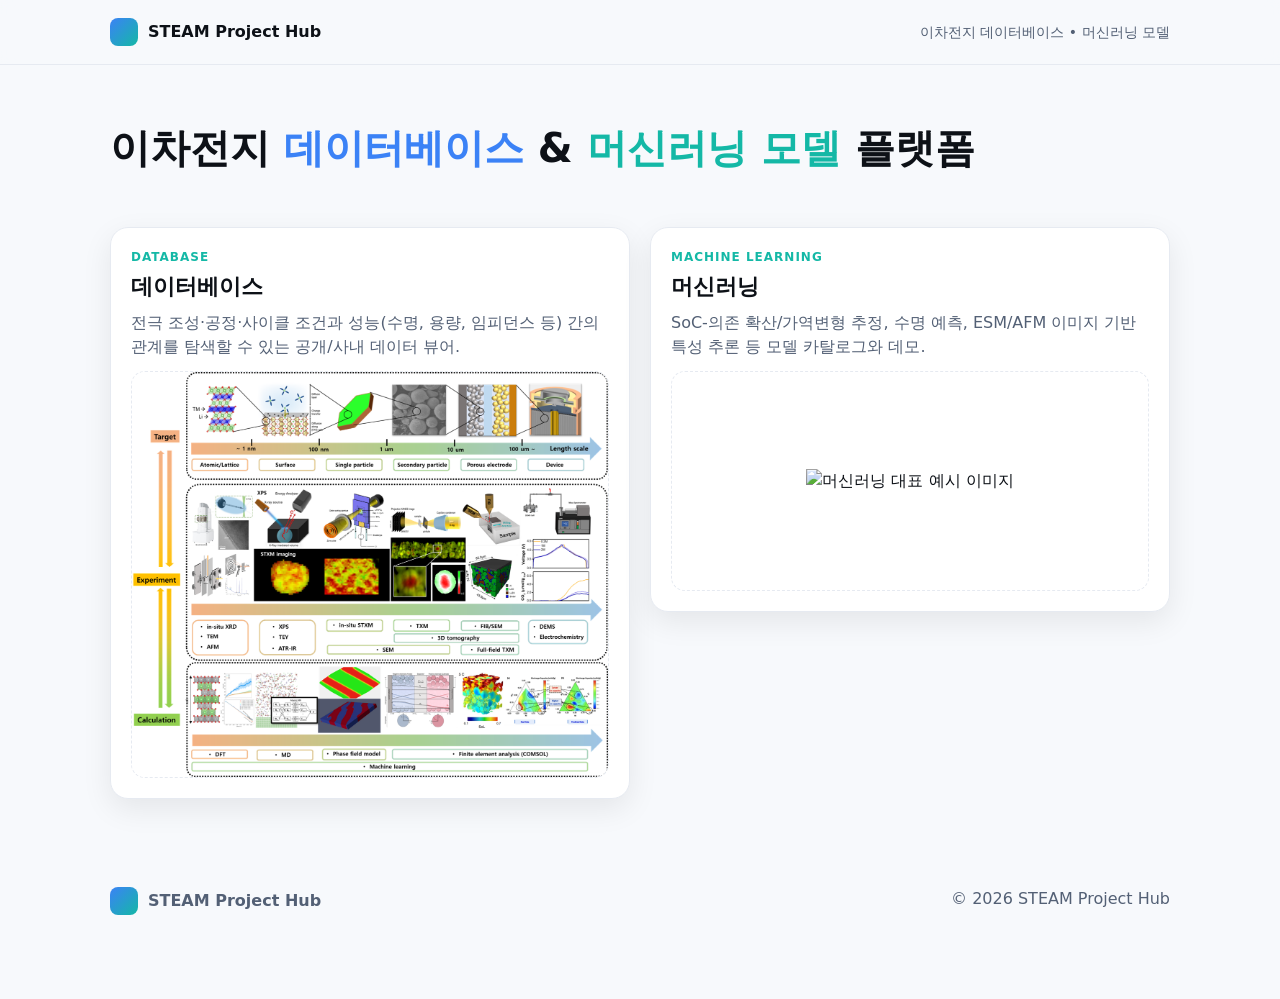
==== docs/index.html @ 3d4f365e "images" ====
<!doctype html>
<html lang="ko">
<head>
  <meta charset="utf-8" />
  <meta name="viewport" content="width=device-width, initial-scale=1" />
  <title>STEAM Project Hub — 이차전지 DB & ML</title>
  <meta name="description" content="이차전지 관련 데이터베이스와 머신러닝 모델을 한 곳에서 보고 체험하는 플랫폼의 오프라인 프로토타입" />
  <style>
  :root{
    /* Light palette (항상 라이트 고정) */
    --bg:#f7f9fc; --fg:#0d1117; --muted:#536075; --card:#ffffff; --border:#e6eaf1;
    --accent:#3b82f6; --accent2:#14b8a6; --shadow:0 10px 30px rgba(0,0,0,.08); --r:18px;

    --expanded-h:78svh; --snap-top:0px;

    /* motion knobs */
    --pop-dur:3s; --overlay-dur:.7s; --pop-ease:cubic-bezier(.16,1,.3,1);
    --pop-scale:1.06; --pop-translate:-14px; --modal-dur:.55s;

    --ml-bg-size:clamp(420px,60vmin,1000px);
    --ml-bg-zoom-closed:1; --ml-bg-zoom-open:1.02;

  /* 핵심: 브라우저 자동 다크 방지(폼/스크롤바 포함) */
    color-scheme: light;
  }

    <!-- @media (prefers-color-scheme: light){
      :root{ --bg:#f7f9fc; --fg:#0d1117; --muted:#536075; --card:#ffffff; --border:#e6eaf1; --accent:#3b82f6; --accent2:#14b8a6;
       }
    } -->
    *{box-sizing:border-box}
    html,body{height:100%}
    body{margin:0; background:var(--bg); color:var(--fg); font:16px/1.5 system-ui,-apple-system,Segoe UI,Roboto,"Noto Sans KR",Arial}
    a{color:inherit; text-decoration:none}
    .container{width:min(100%,1100px); margin:0 auto; padding:24px 20px}
    header{position:sticky; top:0; z-index:10; backdrop-filter:saturate(120%) blur(8px); background:color-mix(in srgb,var(--bg),transparent 20%); border-bottom:1px solid var(--border)}
    .nav{display:flex; align-items:center; justify-content:space-between; height:64px}
    .brand{display:flex; align-items:center; gap:10px; font-weight:800}
    .mark{width:28px; height:28px; border-radius:8px; background:linear-gradient(135deg,var(--accent),var(--accent2))}

    .hero{padding:28px 0}
    .hero h1{margin:8px 0 6px; font-size:clamp(24px,4.5vw,40px); line-height:1.15}
    .hero p{margin:0; color:var(--muted)}

    .grid2{position:relative; display:grid; gap:20px; grid-template-columns:1fr; margin-top:22px; align-items:start}
    @media (min-width:900px){ .grid2{grid-template-columns:1fr 1fr} }

    .block{position:relative; background:var(--card); border:1px solid var(--border); border-radius:var(--r); padding:20px; box-shadow:var(--shadow);
      transform-origin: center top;
      transition:
        transform var(--pop-dur) var(--pop-ease),
        opacity var(--pop-dur) ease,
        filter var(--pop-dur) ease,
        height var(--pop-dur) var(--pop-ease),
        box-shadow var(--pop-dur) var(--pop-ease);
      will-change:transform,filter,opacity,height; outline:none}
    .block:hover,.block:focus-visible{transform:translateY(calc(var(--pop-translate) * .6)) scale(calc((var(--pop-scale) - 1) * .6 + 1)); box-shadow:0 18px 48px rgba(0,0,0,.5); filter:brightness(1.02)}
    .block:active{transform:translateY(calc(var(--pop-translate) * .3)) scale(calc((var(--pop-scale) - 1) * .3 + 1))}
    @media (prefers-reduced-motion: reduce){ .block{transition:none} }

    .grid2:not(.jsmode)::before{content:""; position:absolute; inset:-8px; border-radius:24px; background:rgba(0,0,0,.0); transition:background var(--overlay-dur) ease; pointer-events:none;}
    .grid2:not(.jsmode):has(.block:hover)::before,
    .grid2:not(.jsmode):has(.block:focus-within)::before{ background:rgba(0,0,0,.45); }
    .grid2:not(.jsmode):has(.block:hover) .block,
    .grid2:not(.jsmode):has(.block:focus-within) .block{ opacity:.0; filter:blur(2px); transform:scale(.975); pointer-events:none }
    .grid2:not(.jsmode):has(#block-db:hover) #block-db,
    .grid2:not(.jsmode):has(#block-db:focus-within) #block-db,
    .grid2:not(.jsmode):has(#block-ml:hover) #block-ml,
    .grid2:not(.jsmode):has(#block-ml:focus-within) #block-ml{
      opacity:1; filter:none; pointer-events:auto; z-index:2; grid-column:1 / -1;
      transform:translateY(var(--pop-translate)) scale(var(--pop-scale));
      height: var(--expanded-h);
      box-shadow:0 32px 80px rgba(0,0,0,.55);
    }

    .grid2.jsmode{position:relative}
    .grid2.jsmode::before{content:""; position:absolute; inset:-8px; border-radius:24px; background:rgba(0,0,0,0); transition:background var(--overlay-dur) ease; pointer-events:none}
    .grid2.jsmode.expanded::before{ background:rgba(0,0,0,.45); }
    .grid2.jsmode .block.is-dim{ opacity:0; filter:blur(2px); transform:scale(.975); pointer-events:none; transition:
      transform var(--pop-dur) var(--pop-ease), opacity var(--pop-dur) ease, filter var(--pop-dur) ease }
    .grid2.jsmode .block.is-zoom{ position:absolute; left:0; right:0; width:100%; top:var(--snap-top); height:var(--expanded-h);
      transform:translateY(var(--pop-translate)) scale(var(--pop-scale)); z-index:3; box-shadow:0 32px 80px rgba(0,0,0,.55); transition:
      transform var(--pop-dur) var(--pop-ease), height var(--pop-dur) var(--pop-ease), box-shadow var(--pop-dur) var(--pop-ease) }

    .kicker{font-size:12px; letter-spacing:1px; text-transform:uppercase; color:var(--accent2); font-weight:800}
    .title{display:flex; align-items:center; justify-content:space-between; gap:10px}
    .title h2{margin:4px 0 8px; font-size:22px}
    .desc{margin:0 0 12px; color:var(--muted)}

    figure{margin:0; border:1px dashed var(--border); border-radius:14px; overflow:hidden; display:grid; place-items:center; background:color-mix(in srgb,var(--card),transparent 40%); min-height:220px}
    figure img{max-width:100%; height:auto; display:block}
    .placeholder{font-size:13px; color:var(--muted); padding:30px 10px; text-align:center}

    .uploader{display:inline-flex; align-items:center; gap:10px; margin-top:12px}
    .uploader input{display:none}
    .btn{display:inline-flex; align-items:center; gap:8px; padding:10px 14px; border-radius:12px; border:1px solid var(--border); cursor:pointer}
    .btn.prim{background:linear-gradient(180deg,var(--accent),#6b86ff); color:#fff; border-color:transparent}
    .hint{font-size:12px; color:var(--muted)}

    footer{padding:40px 0 60px; color:var(--muted)}

    /* ===== ML Overlay (in-page) ===== */
    .ml-overlay{position:fixed; inset:0; display:grid; place-items:center;
      background:rgba(0,0,0,0); backdrop-filter:blur(0px) saturate(110%);
      opacity:0; pointer-events:none;
      transition:opacity var(--overlay-dur) ease, background var(--overlay-dur) ease, backdrop-filter var(--overlay-dur) ease}
    .ml-overlay.open{background:rgba(0,0,0,.45); backdrop-filter:blur(6px) saturate(110%); opacity:1; pointer-events:auto; z-index:999}

    .ml-bg{
      position:absolute; inset:0;
      background-position:center; background-repeat:no-repeat;
      background-size: var(--ml-bg-size);
      opacity:0; transform: scale(var(--ml-bg-zoom-closed));
      filter: blur(0px) brightness(.9) saturate(110%);
      transition: opacity var(--overlay-dur) ease, transform var(--overlay-dur) ease, filter var(--overlay-dur) ease;
    }
    .ml-overlay.open .ml-bg{ opacity:1; transform: scale(var(--ml-bg-zoom-open)); filter: blur(14px) brightness(.75) saturate(110%)}

    .ml-panel{width:min(98vw, 700px); max-height:88vh; background:var(--card); border:1px solid var(--border);
      border-radius:20px; box-shadow:0 30px 90px rgba(0,0,0,.6);
      transform:translateY(18px) scale(.98); opacity:.98;
      transition:transform var(--modal-dur) var(--pop-ease), opacity var(--modal-dur) var(--pop-ease);
      overflow:hidden}
    .ml-overlay.open .ml-panel{transform:translateY(0) scale(1); opacity:1}
    .ml-panel header{display:flex; justify-content:space-between; align-items:center; padding:16px 18px; border-bottom:1px solid var(--border)}
    .ml-panel header h2{margin:0; font-size:20px}
    .ml-close{border:1px solid var(--border); background:transparent; color:var(--fg); border-radius:10px; padding:6px 10px; cursor:pointer}

    .ml-list{display:grid; gap:12px; padding:16px; grid-template-columns:1fr}
    .ml-item{display:flex; text-align:left; border:1px solid var(--border); border-radius:12px; padding:14px 12px; cursor:pointer;
      background:color-mix(in srgb,var(--card),transparent 8%);
      transition:transform var(--pop-dur) var(--pop-ease), box-shadow var(--pop-dur) var(--pop-ease);
      white-space:nowrap; overflow:hidden; text-overflow:ellipsis}
    .ml-item:hover,.ml-item:focus-visible{transform:translateY(-4px) scale(1.02); box-shadow:0 16px 42px rgba(0,0,0,.5)}
    .ml-item.active{outline:2px solid color-mix(in srgb,var(--accent),transparent 30%)}
    #block-db .uploader,
    #block-ml .uploader { display: none !important; }
  </style>
</head>
<body>
  <header>
    <div class="container nav">
      <div class="brand"><span class="mark" aria-hidden="true"></span> STEAM Project Hub</div>
      <nav aria-label="보조">
        <span style="color:var(--muted); font-size:14px">이차전지 데이터베이스 • 머신러닝 모델</span>
      </nav>
    </div>
  </header>

  <main class="container">
    <section class="hero" aria-label="인트로">
      <h1>이차전지 <span style="color:var(--accent)">데이터베이스</span> & <span style="color:var(--accent2)">머신러닝 모델</span> 플랫폼</h1>
    </section>

    <section class="grid2" aria-label="메인 블록">
      <!-- 왼쪽: 데이터베이스 블록 -->
      <div class="block" id="block-db" role="link" tabindex="0" aria-labelledby="db-title" aria-describedby="db-desc" data-target="database.html">
        <div class="title">
          <div>
            <div class="kicker">DATABASE</div>
            <h2 id="db-title">데이터베이스</h2>
          </div>
        </div>
        <p id="db-desc" class="desc">전극 조성·공정·사이클 조건과 성능(수명, 용량, 임피던스 등) 간의 관계를 탐색할 수 있는 공개/사내 데이터 뷰어.</p>
        <figure>
          <img id="dbPreview" alt="데이터베이스 대표 예시 이미지" src="assets/db_thumb_w.png"/>
          <div class="placeholder" id="dbPH" hidden>이미지를 선택하면 여기로 미리보기가 표시됩니다.</div>
        </figure>
        <div class="uploader" aria-label="데이터베이스 대표 이미지 업로드">
          <label class="btn" for="dbFile">이미지 선택</label>
          <input id="dbFile" type="file" accept="image/*" />
          <span class="hint">(PNG/JPG/SVG 가능)</span>
        </div>
      </div>

      <!-- 오른쪽: 머신러닝 블록 (오버레이 오픈) -->
      <div class="block" id="block-ml" role="link" tabindex="0" aria-labelledby="ml-title" aria-describedby="ml-desc">
        <div class="title">
          <div>
            <div class="kicker">MACHINE LEARNING</div>
            <h2 id="ml-title">머신러닝</h2>
          </div>
        </div>
        <p id="ml-desc" class="desc">SoC-의존 확산/가역변형 추정, 수명 예측, ESM/AFM 이미지 기반 특성 추론 등 모델 카탈로그와 데모.</p>
        <figure>
          <img id="mlPreview" alt="머신러닝 대표 예시 이미지" src="assets/model_thumbnail.png" />
          <div class="placeholder" id="mlPH" hidden>이미지를 선택하면 여기로 미리보기가 표시됩니다.</div>
        </figure>
        <div class="uploader" aria-label="머신러닝 대표 이미지 업로드">
          <label class="btn" for="mlFile">이미지 선택</label>
          <input id="mlFile" type="file" accept="image/*" />
          <span class="hint">(PNG/JPG/SVG 가능)</span>
        </div>
      </div>
    </section>
  </main>

  <footer>
    <div class="container" style="display:flex; justify-content:space-between; gap:12px; flex-wrap:wrap">
      <div class="brand"><span class="mark" aria-hidden="true"></span> <strong>STEAM Project Hub</strong></div>
      <div>© <span id="y"></span> STEAM Project Hub</div>
    </div>
  </footer>

  <!-- ML Overlay (in-page) -->
  <div class="ml-overlay" id="mlOverlay" role="dialog" aria-modal="true" aria-labelledby="mlMenuTitle" hidden>
    <div class="ml-bg" id="mlBg" aria-hidden="true"></div>
    <div class="ml-panel">
      <header>
        <h2 id="mlMenuTitle">머신러닝 모델</h2>
        <button class="ml-close" id="mlClose" aria-label="닫기">닫기</button>
      </header>
      <div class="ml-list">
        <button class="ml-item" data-id="bo">Bayesian optimization 기반 목표 용량 배터리 설계 지침 제안 모델</button>
        <button class="ml-item" data-id="temp-life">온도 변수 사이클 수명 시험 모델</button>
        <button class="ml-item" data-id="curr-life">전류 변수 사이클 수명 시험 모델</button>
        <button class="ml-item" data-id="soc-cycle">충전도 기반 사이클 수명 시험 모델</button>
        <button class="ml-item" data-id="shelf">충전도 기반 보관 수명 특성 모델</button>
        <button class="ml-item" data-id="sem-img">SEM 이미지 기반 양극재 열화 상태 예측 및 정량화 모델</button>
        <button class="ml-item" data-id="tem-img">TEM 이미지 기반 양극 열화 상태 예측 모델</button>
        <button class="ml-item" data-id="eis-predict">EIS 평가 기반 배터리 성능 변화 조기예측 모델</button>
        <button class="ml-item" data-id="llmmd-video">LLM 기반 MD 시뮬레이션을 통한 전해질 물성 자동 예측 모델 (영상)</button>
      </div>
    </div>
  </div>

  <!-- ===== 공통 헬퍼: IndexedDB + 압축 저장 ===== -->
  <script>
  (()=>{
    const DB_NAME='steam-previews', STORE='images';
    const CFG={MAX_W:1280, MAX_H:720, QUALITY:0.74};
    function openDB(){return new Promise((res,rej)=>{const r=indexedDB.open(DB_NAME,1);r.onupgradeneeded=()=>r.result.createObjectStore(STORE,{keyPath:'key'});r.onsuccess=()=>res(r.result);r.onerror=()=>rej(r.error)})}
    function tx(db,mode='readonly'){return db.transaction(STORE,mode).objectStore(STORE)}
    async function putImage(key,blob){const db=await openDB();await new Promise((res,rej)=>{const r=tx(db,'readwrite').put({key,blob,mime:blob.type,t:Date.now()});r.onsuccess=()=>res();r.onerror=()=>rej(r.error)})}
    async function getImage(key){const db=await openDB();return await new Promise((res,rej)=>{const r=tx(db).get(key);r.onsuccess=()=>res(r.result||null);r.onerror=()=>rej(r.error)})}
    async function delImage(key){const db=await openDB();await new Promise((res,rej)=>{const r=tx(db,'readwrite').delete(key);r.onsuccess=()=>res();r.onerror=()=>rej(r.error)})}
    function imgFromBlob(blob){const url=URL.createObjectURL(blob);const img=new Image();img.decoding='async';return new Promise((res,rej)=>{img.onload=()=>res({img,url});img.onerror=rej;img.src=url})}
    async function compress(file,{maxW=CFG.MAX_W,maxH=CFG.MAX_H,quality=CFG.QUALITY}={}){try{if(file.type.includes('svg'))return file;if(file.size<=250_000)return file;const {img,url}=await imgFromBlob(file);const w=img.naturalWidth,h=img.naturalHeight;const scale=Math.min(maxW/w,maxH/h,1);const tw=Math.max(1,Math.round(w*scale));const th=Math.max(1,Math.round(h*scale));const c=document.createElement('canvas');c.width=tw;c.height=th;const ctx=c.getContext('2d');ctx.drawImage(img,0,0,tw,th);URL.revokeObjectURL(url);const mime='image/jpeg';const blob=await new Promise(res=>c.toBlob(res,mime,quality));return blob||file}catch(e){console.warn('compress failed',e);return file}}
    async function loadPreview(key){const rec=await getImage(key);return rec?{url:URL.createObjectURL(rec.blob),mime:rec.mime}:null}
    async function persistPreview({inputId,imgId,key,placeholderId}){const input=document.getElementById(inputId);const img=document.getElementById(imgId);const ph=placeholderId?document.getElementById(placeholderId):null;try{const got=await loadPreview(key);if(got){img.src=got.url;img.alt=img.alt||'saved preview';if(ph) ph.hidden=true}}catch(e){console.warn('loadPreview',e)}input?.addEventListener('change',async()=>{const file=input.files&&input.files[0];if(!file)return;try{const small=await compress(file);await putImage(key,small);const old=img.src;img.src=URL.createObjectURL(small);if(old?.startsWith('blob:')) URL.revokeObjectURL(old);img.alt=file.name;if(ph) ph.hidden=true}catch(err){console.error(err);alert('이미지 저장 중 오류가 발생했어요. 크기를 더 줄여 다시 시도해 주세요.')}})}
    async function getSavedPreviewURL(key){const rec=await getImage(key);return rec?URL.createObjectURL(rec.blob):null}
    window.persistPreview=persistPreview; window.getSavedPreviewURL=getSavedPreviewURL; window.deleteSavedPreview=delImage;
  })();
  </script>

  <!-- ===== 페이지 스크립트 ===== -->
  <script>
    // 전역 플래그: ML 오버레이 열림 여부
    window.__overlayOpen = false;

    // Footer year
    document.getElementById('y').textContent = new Date().getFullYear();

    // 업로더 → IndexedDB 영구 저장/복원
    persistPreview({ inputId:'dbFile', imgId:'dbPreview', key:'home:dbPreview', placeholderId:'dbPH' });
    persistPreview({ inputId:'mlFile', imgId:'mlPreview', key:'home:mlPreview', placeholderId:'mlPH' });

    // 블록 클릭/키보드 접근성 처리 (업로더 클릭은 네비게이션 막기)
    function makeNavigable(block){
      if(block.id === 'block-ml'){
        block.addEventListener('click', (e)=>{
          if(e.target.closest('.uploader')) return;
          openMLOutline();
        });
        block.addEventListener('keydown', (e)=>{
          if(e.target.closest('.uploader')) return;
          if(e.key === 'Enter' || e.key === ' '){ e.preventDefault(); openMLOutline(); }
        });
        return;
      }
      const target = block.dataset.target;
      block.addEventListener('click', (e)=>{
        if(e.target.closest('.uploader')) return;
        if(target) window.location.href = target;
      });
      block.addEventListener('keydown', (e)=>{
        if(e.target.closest('.uploader')) return;
        if(e.key === 'Enter' || e.key === ' ') {
          e.preventDefault();
          if(target) window.location.href = target;
        }
      });
    }
    makeNavigable(document.getElementById('block-db'));
    makeNavigable(document.getElementById('block-ml'));

    // ====== JS 모드: 절대 배치 확장 + 화면 비율 자동 맞춤 ======
    (function(){
      const grid = document.querySelector('.grid2');
      const db = document.getElementById('block-db');
      const ml = document.getElementById('block-ml');
      const blocks = [db, ml];

      grid.classList.add('jsmode');

      function fitVars(el){
        const gridRect = grid.getBoundingClientRect();
        const rect = el.getBoundingClientRect();
        const gap = 16;
        const topRel = Math.max(0, Math.round(rect.top - gridRect.top));
        const avail = Math.max(360, Math.round(window.innerHeight - rect.top - gap));
        grid.style.setProperty('--snap-top', topRel + 'px');
        grid.style.setProperty('--expanded-h', avail + 'px');
      }
      function expand(el){
        fitVars(el);
        grid.classList.add('expanded');
        blocks.forEach(b=>{
          b.classList.toggle('is-zoom', b===el);
          b.classList.toggle('is-dim', b!==el);
        });
      }
      function collapse(){
        if(window.__overlayOpen) return;
        grid.classList.remove('expanded');
        blocks.forEach(b=> b.classList.remove('is-zoom','is-dim'));
      }

      blocks.forEach(b=>{
        b.addEventListener('mouseenter', ()=>expand(b));
        b.addEventListener('focusin', ()=>expand(b));
      });
      grid.addEventListener('mouseleave', collapse);
      grid.addEventListener('focusout', (e)=>{ if(!grid.contains(e.relatedTarget)) collapse(); });

      window.addEventListener('resize', ()=>{
        const zoom = blocks.find(b=>b.classList.contains('is-zoom'));
        if(zoom) fitVars(zoom);
      });

      window.__ensureMLExpanded = ()=> expand(ml);
      window.__collapseGrid = ()=> collapse();
    })();

    // ===== ML 오버레이 로직 =====
    const mlOverlay = document.getElementById('mlOverlay');
    const mlClose   = document.getElementById('mlClose');
    const mlBg      = document.getElementById('mlBg');

    function openMLOutline(){
      window.__overlayOpen = true;
      if(window.__ensureMLExpanded) window.__ensureMLExpanded();
      // 배경 이미지를 현재 ML 미리보기로 설정 (이미 persist로 로드됨)
      const src = document.getElementById('mlPreview')?.src;
      if(src) mlBg.style.backgroundImage = `url('${src}')`;

      mlOverlay.hidden = false;
      requestAnimationFrame(()=> mlOverlay.classList.add('open'));
      document.addEventListener('keydown', onEscClose);
    }
    function closeMLOutline(){
      mlOverlay.classList.remove('open');
      mlOverlay.addEventListener('transitionend', ()=>{ mlOverlay.hidden = true; }, { once:true });
      document.removeEventListener('keydown', onEscClose);
      window.__overlayOpen = false;
      if(window.__collapseGrid) window.__collapseGrid();
    }
    function onEscClose(e){ if(e.key === 'Escape') closeMLOutline(); }

    mlOverlay.addEventListener('click', (e)=>{ if(e.target === mlOverlay) closeMLOutline(); });
    mlClose.addEventListener('click', closeMLOutline);

    const MODEL_ROUTES = {
      bo:            'model-bo.html',
      'temp-life':   'model-temp-life.html',
      'curr-life':   'model-curr-life.html',
      'soc-cycle':    'model-soc-cycle.html',
      'shelf':   'model-shelf.html',
      'sem-img':     'model-sem-img.html',
      'tem-img':     'model-tem-img.html',
      'eis-predict': 'model-eis-predict.html',
      'llmmd-video': 'model-llmmd-video.html'
    };

    document.querySelectorAll('.ml-item').forEach(btn=>{
      btn.addEventListener('click', ()=>{
        const id = btn.dataset.id;
        const route = MODEL_ROUTES[id];
        if(route){
          window.location.href = route;
        }
      });
    });
  </script>
</body>
</html>
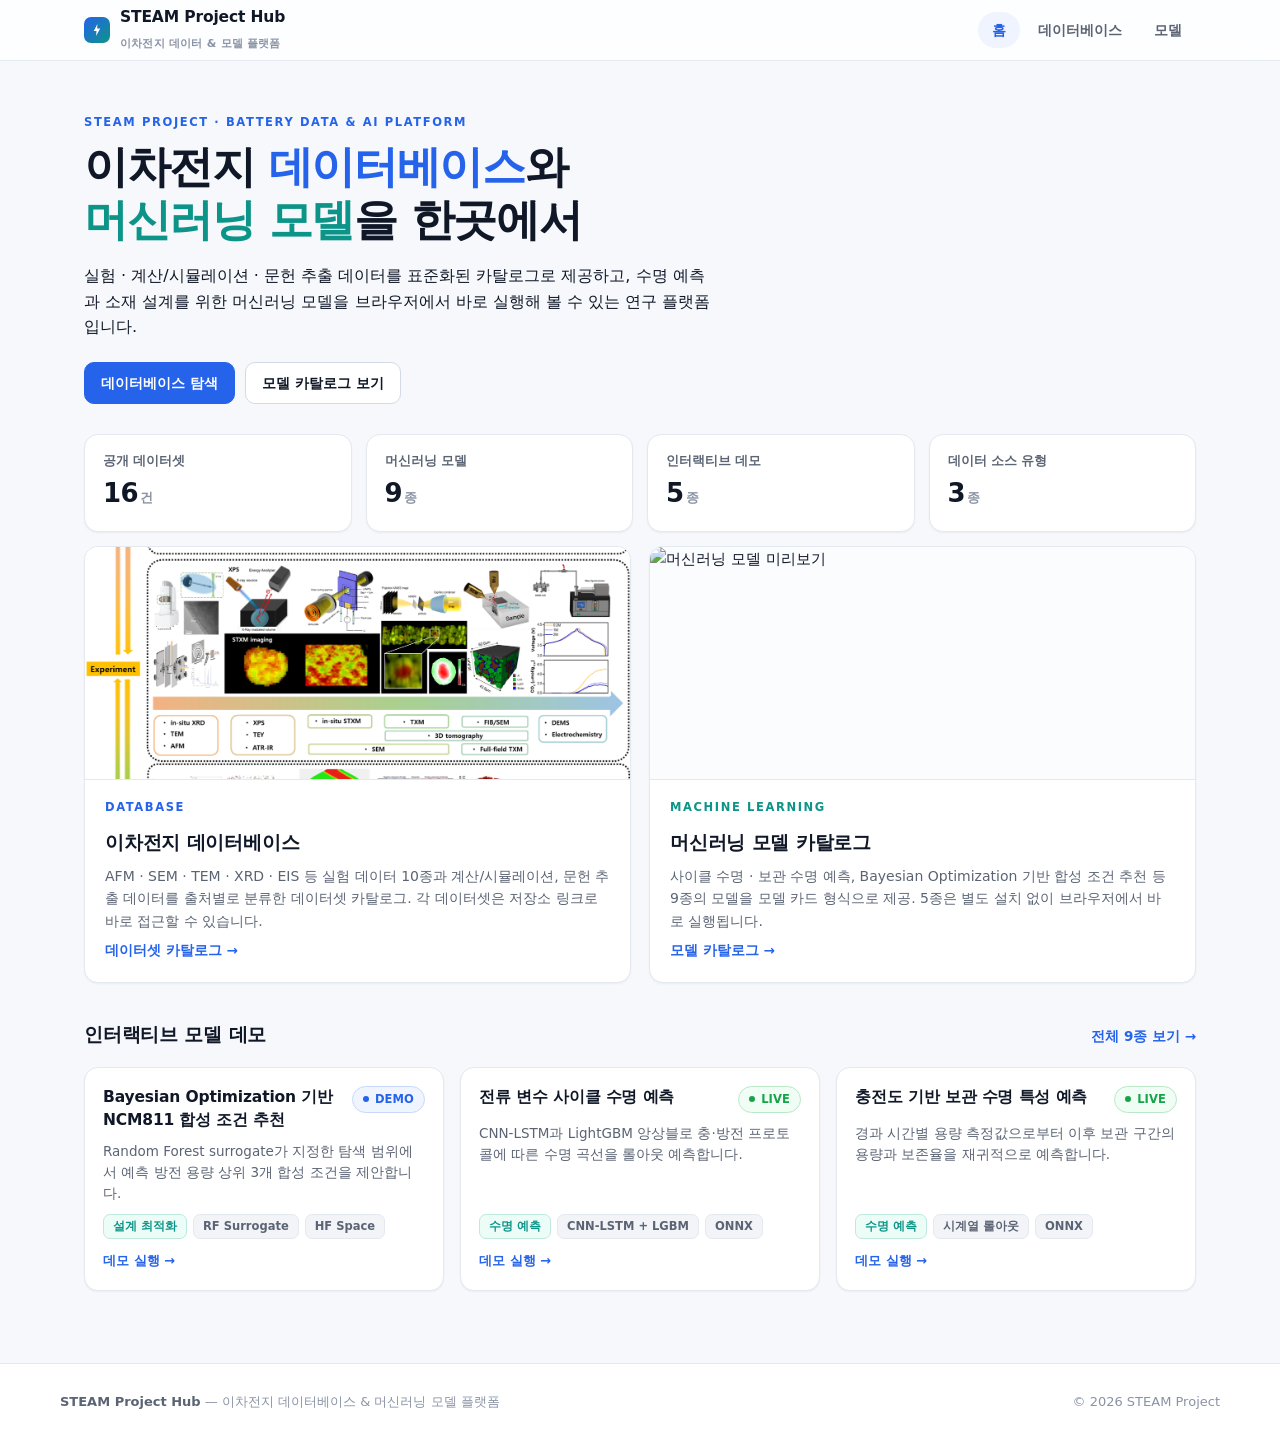
==== commit 083d6275: "Redesign platform UI/UX with unified design system Benchmarked Materials Project, Battery Archive, a" ====
--- a/docs/index.html
+++ b/docs/index.html
@@ -3,384 +3,115 @@
 <head>
   <meta charset="utf-8" />
   <meta name="viewport" content="width=device-width, initial-scale=1" />
-  <title>STEAM Project Hub — 이차전지 DB & ML</title>
-  <meta name="description" content="이차전지 관련 데이터베이스와 머신러닝 모델을 한 곳에서 보고 체험하는 플랫폼의 오프라인 프로토타입" />
-  <style>
-  :root{
-    /* Light palette (항상 라이트 고정) */
-    --bg:#f7f9fc; --fg:#0d1117; --muted:#536075; --card:#ffffff; --border:#e6eaf1;
-    --accent:#3b82f6; --accent2:#14b8a6; --shadow:0 10px 30px rgba(0,0,0,.08); --r:18px;
+  <title>STEAM Project Hub — 이차전지 데이터베이스 & 머신러닝 모델 플랫폼</title>
+  <meta name="description" content="이차전지 실험·계산·문헌 데이터베이스와 머신러닝 모델 카탈로그를 한곳에서 탐색하고, 브라우저에서 바로 예측 데모를 실행하는 연구 플랫폼" />
+  <meta name="theme-color" content="#f6f8fb" />
+  <link rel="stylesheet" href="https://cdn.jsdelivr.net/gh/orioncactus/pretendard@v1.3.9/dist/web/variable/pretendardvariable-dynamic-subset.min.css" />
+  <link rel="stylesheet" href="assets/steam.css" />
+  <script defer src="assets/steam-ui.js"></script>
+  <style data-page>
+    .home-hero{padding:52px 0 10px; text-align:left}
+    .home-hero h1{margin:10px 0 14px; font-size:clamp(28px,4.6vw,44px); line-height:1.2; letter-spacing:-.03em}
+    .home-hero h1 .a1{color:var(--accent)}
+    .home-hero h1 .a2{color:var(--accent-2)}
+    .home-hero .lead{max-width:62ch; font-size:16px}
+    .home-hero .actions{margin-top:22px}
 
-    --expanded-h:78svh; --snap-top:0px;
-
-    /* motion knobs */
-    --pop-dur:3s; --overlay-dur:.7s; --pop-ease:cubic-bezier(.16,1,.3,1);
-    --pop-scale:1.06; --pop-translate:-14px; --modal-dur:.55s;
-
-    --ml-bg-size:clamp(420px,60vmin,1000px);
-    --ml-bg-zoom-closed:1; --ml-bg-zoom-open:1.02;
-
-  /* 핵심: 브라우저 자동 다크 방지(폼/스크롤바 포함) */
-    color-scheme: light;
-  }
-
-    <!-- @media (prefers-color-scheme: light){
-      :root{ --bg:#f7f9fc; --fg:#0d1117; --muted:#536075; --card:#ffffff; --border:#e6eaf1; --accent:#3b82f6; --accent2:#14b8a6;
-       }
-    } -->
-    *{box-sizing:border-box}
-    html,body{height:100%}
-    body{margin:0; background:var(--bg); color:var(--fg); font:16px/1.5 system-ui,-apple-system,Segoe UI,Roboto,"Noto Sans KR",Arial}
-    a{color:inherit; text-decoration:none}
-    .container{width:min(100%,1100px); margin:0 auto; padding:24px 20px}
-    header{position:sticky; top:0; z-index:10; backdrop-filter:saturate(120%) blur(8px); background:color-mix(in srgb,var(--bg),transparent 20%); border-bottom:1px solid var(--border)}
-    .nav{display:flex; align-items:center; justify-content:space-between; height:64px}
-    .brand{display:flex; align-items:center; gap:10px; font-weight:800}
-    .mark{width:28px; height:28px; border-radius:8px; background:linear-gradient(135deg,var(--accent),var(--accent2))}
-
-    .hero{padding:28px 0}
-    .hero h1{margin:8px 0 6px; font-size:clamp(24px,4.5vw,40px); line-height:1.15}
-    .hero p{margin:0; color:var(--muted)}
-
-    .grid2{position:relative; display:grid; gap:20px; grid-template-columns:1fr; margin-top:22px; align-items:start}
-    @media (min-width:900px){ .grid2{grid-template-columns:1fr 1fr} }
-
-    .block{position:relative; background:var(--card); border:1px solid var(--border); border-radius:var(--r); padding:20px; box-shadow:var(--shadow);
-      transform-origin: center top;
-      transition:
-        transform var(--pop-dur) var(--pop-ease),
-        opacity var(--pop-dur) ease,
-        filter var(--pop-dur) ease,
-        height var(--pop-dur) var(--pop-ease),
-        box-shadow var(--pop-dur) var(--pop-ease);
-      will-change:transform,filter,opacity,height; outline:none}
-    .block:hover,.block:focus-visible{transform:translateY(calc(var(--pop-translate) * .6)) scale(calc((var(--pop-scale) - 1) * .6 + 1)); box-shadow:0 18px 48px rgba(0,0,0,.5); filter:brightness(1.02)}
-    .block:active{transform:translateY(calc(var(--pop-translate) * .3)) scale(calc((var(--pop-scale) - 1) * .3 + 1))}
-    @media (prefers-reduced-motion: reduce){ .block{transition:none} }
-
-    .grid2:not(.jsmode)::before{content:""; position:absolute; inset:-8px; border-radius:24px; background:rgba(0,0,0,.0); transition:background var(--overlay-dur) ease; pointer-events:none;}
-    .grid2:not(.jsmode):has(.block:hover)::before,
-    .grid2:not(.jsmode):has(.block:focus-within)::before{ background:rgba(0,0,0,.45); }
-    .grid2:not(.jsmode):has(.block:hover) .block,
-    .grid2:not(.jsmode):has(.block:focus-within) .block{ opacity:.0; filter:blur(2px); transform:scale(.975); pointer-events:none }
-    .grid2:not(.jsmode):has(#block-db:hover) #block-db,
-    .grid2:not(.jsmode):has(#block-db:focus-within) #block-db,
-    .grid2:not(.jsmode):has(#block-ml:hover) #block-ml,
-    .grid2:not(.jsmode):has(#block-ml:focus-within) #block-ml{
-      opacity:1; filter:none; pointer-events:auto; z-index:2; grid-column:1 / -1;
-      transform:translateY(var(--pop-translate)) scale(var(--pop-scale));
-      height: var(--expanded-h);
-      box-shadow:0 32px 80px rgba(0,0,0,.55);
+    .gateway{display:grid; gap:18px; grid-template-columns:1fr; margin-top:14px}
+    @media (min-width:860px){ .gateway{grid-template-columns:1fr 1fr} }
+    .gate-card{
+      display:flex; flex-direction:column; background:var(--card);
+      border:1px solid var(--border); border-radius:var(--r); overflow:hidden;
+      box-shadow:var(--shadow-sm);
+      transition:transform .18s var(--ease), box-shadow .18s var(--ease), border-color .18s ease;
     }
-
-    .grid2.jsmode{position:relative}
-    .grid2.jsmode::before{content:""; position:absolute; inset:-8px; border-radius:24px; background:rgba(0,0,0,0); transition:background var(--overlay-dur) ease; pointer-events:none}
-    .grid2.jsmode.expanded::before{ background:rgba(0,0,0,.45); }
-    .grid2.jsmode .block.is-dim{ opacity:0; filter:blur(2px); transform:scale(.975); pointer-events:none; transition:
-      transform var(--pop-dur) var(--pop-ease), opacity var(--pop-dur) ease, filter var(--pop-dur) ease }
-    .grid2.jsmode .block.is-zoom{ position:absolute; left:0; right:0; width:100%; top:var(--snap-top); height:var(--expanded-h);
-      transform:translateY(var(--pop-translate)) scale(var(--pop-scale)); z-index:3; box-shadow:0 32px 80px rgba(0,0,0,.55); transition:
-      transform var(--pop-dur) var(--pop-ease), height var(--pop-dur) var(--pop-ease), box-shadow var(--pop-dur) var(--pop-ease) }
-
-    .kicker{font-size:12px; letter-spacing:1px; text-transform:uppercase; color:var(--accent2); font-weight:800}
-    .title{display:flex; align-items:center; justify-content:space-between; gap:10px}
-    .title h2{margin:4px 0 8px; font-size:22px}
-    .desc{margin:0 0 12px; color:var(--muted)}
-
-    figure{margin:0; border:1px dashed var(--border); border-radius:14px; overflow:hidden; display:grid; place-items:center; background:color-mix(in srgb,var(--card),transparent 40%); min-height:220px}
-    figure img{max-width:100%; height:auto; display:block}
-    .placeholder{font-size:13px; color:var(--muted); padding:30px 10px; text-align:center}
-
-    .uploader{display:inline-flex; align-items:center; gap:10px; margin-top:12px}
-    .uploader input{display:none}
-    .btn{display:inline-flex; align-items:center; gap:8px; padding:10px 14px; border-radius:12px; border:1px solid var(--border); cursor:pointer}
-    .btn.prim{background:linear-gradient(180deg,var(--accent),#6b86ff); color:#fff; border-color:transparent}
-    .hint{font-size:12px; color:var(--muted)}
-
-    footer{padding:40px 0 60px; color:var(--muted)}
-
-    /* ===== ML Overlay (in-page) ===== */
-    .ml-overlay{position:fixed; inset:0; display:grid; place-items:center;
-      background:rgba(0,0,0,0); backdrop-filter:blur(0px) saturate(110%);
-      opacity:0; pointer-events:none;
-      transition:opacity var(--overlay-dur) ease, background var(--overlay-dur) ease, backdrop-filter var(--overlay-dur) ease}
-    .ml-overlay.open{background:rgba(0,0,0,.45); backdrop-filter:blur(6px) saturate(110%); opacity:1; pointer-events:auto; z-index:999}
-
-    .ml-bg{
-      position:absolute; inset:0;
-      background-position:center; background-repeat:no-repeat;
-      background-size: var(--ml-bg-size);
-      opacity:0; transform: scale(var(--ml-bg-zoom-closed));
-      filter: blur(0px) brightness(.9) saturate(110%);
-      transition: opacity var(--overlay-dur) ease, transform var(--overlay-dur) ease, filter var(--overlay-dur) ease;
-    }
-    .ml-overlay.open .ml-bg{ opacity:1; transform: scale(var(--ml-bg-zoom-open)); filter: blur(14px) brightness(.75) saturate(110%)}
-
-    .ml-panel{width:min(98vw, 700px); max-height:88vh; background:var(--card); border:1px solid var(--border);
-      border-radius:20px; box-shadow:0 30px 90px rgba(0,0,0,.6);
-      transform:translateY(18px) scale(.98); opacity:.98;
-      transition:transform var(--modal-dur) var(--pop-ease), opacity var(--modal-dur) var(--pop-ease);
-      overflow:hidden}
-    .ml-overlay.open .ml-panel{transform:translateY(0) scale(1); opacity:1}
-    .ml-panel header{display:flex; justify-content:space-between; align-items:center; padding:16px 18px; border-bottom:1px solid var(--border)}
-    .ml-panel header h2{margin:0; font-size:20px}
-    .ml-close{border:1px solid var(--border); background:transparent; color:var(--fg); border-radius:10px; padding:6px 10px; cursor:pointer}
-
-    .ml-list{display:grid; gap:12px; padding:16px; grid-template-columns:1fr}
-    .ml-item{display:flex; text-align:left; border:1px solid var(--border); border-radius:12px; padding:14px 12px; cursor:pointer;
-      background:color-mix(in srgb,var(--card),transparent 8%);
-      transition:transform var(--pop-dur) var(--pop-ease), box-shadow var(--pop-dur) var(--pop-ease);
-      white-space:nowrap; overflow:hidden; text-overflow:ellipsis}
-    .ml-item:hover,.ml-item:focus-visible{transform:translateY(-4px) scale(1.02); box-shadow:0 16px 42px rgba(0,0,0,.5)}
-    .ml-item.active{outline:2px solid color-mix(in srgb,var(--accent),transparent 30%)}
-    #block-db .uploader,
-    #block-ml .uploader { display: none !important; }
+    .gate-card:hover{transform:translateY(-3px); box-shadow:var(--shadow-md); border-color:#c9d4e2}
+    .gate-card .thumb{aspect-ratio:21/9; overflow:hidden; border-bottom:1px solid var(--border); background:#fbfcfe}
+    .gate-card .thumb img{width:100%; height:100%; object-fit:cover}
+    .gate-card .pad{padding:18px 20px 20px; display:flex; flex-direction:column; gap:8px; flex:1}
+    .gate-card h2{margin:2px 0 0; font-size:19px; letter-spacing:-.01em}
+    .gate-card p{margin:0; color:var(--muted); font-size:14px; flex:1}
+    .gate-card .go{font-size:13.5px; font-weight:700; color:var(--accent)}
   </style>
 </head>
-<body>
-  <header>
-    <div class="container nav">
-      <div class="brand"><span class="mark" aria-hidden="true"></span> STEAM Project Hub</div>
-      <nav aria-label="보조">
-        <span style="color:var(--muted); font-size:14px">이차전지 데이터베이스 • 머신러닝 모델</span>
-      </nav>
-    </div>
-  </header>
-
+<body data-nav="home">
   <main class="container">
-    <section class="hero" aria-label="인트로">
-      <h1>이차전지 <span style="color:var(--accent)">데이터베이스</span> & <span style="color:var(--accent2)">머신러닝 모델</span> 플랫폼</h1>
+    <section class="home-hero" aria-label="소개">
+      <div class="kicker">STEAM Project · Battery Data &amp; AI Platform</div>
+      <h1>이차전지 <span class="a1">데이터베이스</span>와<br /><span class="a2">머신러닝 모델</span>을 한곳에서</h1>
+      <p class="lead">
+        실험 · 계산/시뮬레이션 · 문헌 추출 데이터를 표준화된 카탈로그로 제공하고,
+        수명 예측과 소재 설계를 위한 머신러닝 모델을 브라우저에서 바로 실행해 볼 수 있는 연구 플랫폼입니다.
+      </p>
+      <div class="actions">
+        <a class="btn primary" href="database.html">데이터베이스 탐색</a>
+        <a class="btn" href="ml.html">모델 카탈로그 보기</a>
+      </div>
     </section>
 
-    <section class="grid2" aria-label="메인 블록">
-      <!-- 왼쪽: 데이터베이스 블록 -->
-      <div class="block" id="block-db" role="link" tabindex="0" aria-labelledby="db-title" aria-describedby="db-desc" data-target="database.html">
-        <div class="title">
-          <div>
-            <div class="kicker">DATABASE</div>
-            <h2 id="db-title">데이터베이스</h2>
-          </div>
+    <section class="stats-row" aria-label="플랫폼 현황">
+      <div class="stat-card"><div class="k">공개 데이터셋</div><div class="v">16<small>건</small></div></div>
+      <div class="stat-card"><div class="k">머신러닝 모델</div><div class="v">9<small>종</small></div></div>
+      <div class="stat-card"><div class="k">인터랙티브 데모</div><div class="v">5<small>종</small></div></div>
+      <div class="stat-card"><div class="k">데이터 소스 유형</div><div class="v">3<small>종</small></div></div>
+    </section>
+
+    <section class="gateway" aria-label="주요 섹션">
+      <a class="gate-card" href="database.html">
+        <div class="thumb"><img src="assets/db_thumb_w.png" alt="데이터베이스 미리보기" /></div>
+        <div class="pad">
+          <span class="kicker" style="color:var(--accent)">Database</span>
+          <h2>이차전지 데이터베이스</h2>
+          <p>AFM · SEM · TEM · XRD · EIS 등 실험 데이터 10종과 계산/시뮬레이션, 문헌 추출 데이터를
+             출처별로 분류한 데이터셋 카탈로그. 각 데이터셋은 저장소 링크로 바로 접근할 수 있습니다.</p>
+          <span class="go">데이터셋 카탈로그 →</span>
         </div>
-        <p id="db-desc" class="desc">전극 조성·공정·사이클 조건과 성능(수명, 용량, 임피던스 등) 간의 관계를 탐색할 수 있는 공개/사내 데이터 뷰어.</p>
-        <figure>
-          <img id="dbPreview" alt="데이터베이스 대표 예시 이미지" src="assets/db_thumb_w.png"/>
-          <div class="placeholder" id="dbPH" hidden>이미지를 선택하면 여기로 미리보기가 표시됩니다.</div>
-        </figure>
-        <div class="uploader" aria-label="데이터베이스 대표 이미지 업로드">
-          <label class="btn" for="dbFile">이미지 선택</label>
-          <input id="dbFile" type="file" accept="image/*" />
-          <span class="hint">(PNG/JPG/SVG 가능)</span>
+      </a>
+      <a class="gate-card" href="ml.html">
+        <div class="thumb"><img src="assets/model_thumbnail.png" alt="머신러닝 모델 미리보기" /></div>
+        <div class="pad">
+          <span class="kicker" style="color:var(--accent-2)">Machine Learning</span>
+          <h2>머신러닝 모델 카탈로그</h2>
+          <p>사이클 수명 · 보관 수명 예측, Bayesian Optimization 기반 합성 조건 추천 등 9종의 모델을
+             모델 카드 형식으로 제공. 5종은 별도 설치 없이 브라우저에서 바로 실행됩니다.</p>
+          <span class="go">모델 카탈로그 →</span>
         </div>
-      </div>
+      </a>
+    </section>
 
-      <!-- 오른쪽: 머신러닝 블록 (오버레이 오픈) -->
-      <div class="block" id="block-ml" role="link" tabindex="0" aria-labelledby="ml-title" aria-describedby="ml-desc">
-        <div class="title">
-          <div>
-            <div class="kicker">MACHINE LEARNING</div>
-            <h2 id="ml-title">머신러닝</h2>
-          </div>
+    <div class="section-head">
+      <h2>인터랙티브 모델 데모</h2>
+      <a class="more" href="ml.html">전체 9종 보기 →</a>
+    </div>
+    <section class="model-grid" aria-label="추천 모델">
+      <a class="model-card" href="model-bo.html">
+        <div class="top">
+          <h3>Bayesian Optimization 기반 NCM811 합성 조건 추천</h3>
+          <span class="badge external">DEMO</span>
         </div>
-        <p id="ml-desc" class="desc">SoC-의존 확산/가역변형 추정, 수명 예측, ESM/AFM 이미지 기반 특성 추론 등 모델 카탈로그와 데모.</p>
-        <figure>
-          <img id="mlPreview" alt="머신러닝 대표 예시 이미지" src="assets/model_thumbnail.png" />
-          <div class="placeholder" id="mlPH" hidden>이미지를 선택하면 여기로 미리보기가 표시됩니다.</div>
-        </figure>
-        <div class="uploader" aria-label="머신러닝 대표 이미지 업로드">
-          <label class="btn" for="mlFile">이미지 선택</label>
-          <input id="mlFile" type="file" accept="image/*" />
-          <span class="hint">(PNG/JPG/SVG 가능)</span>
+        <p class="desc">Random Forest surrogate가 지정한 탐색 범위에서 예측 방전 용량 상위 3개 합성 조건을 제안합니다.</p>
+        <div class="tags"><span class="tag teal">설계 최적화</span><span class="tag">RF Surrogate</span><span class="tag">HF Space</span></div>
+        <span class="cta">데모 실행 →</span>
+      </a>
+      <a class="model-card" href="model-curr-life.html">
+        <div class="top">
+          <h3>전류 변수 사이클 수명 예측</h3>
+          <span class="badge live">LIVE</span>
         </div>
-      </div>
+        <p class="desc">CNN-LSTM과 LightGBM 앙상블로 충·방전 프로토콜에 따른 수명 곡선을 롤아웃 예측합니다.</p>
+        <div class="tags"><span class="tag teal">수명 예측</span><span class="tag">CNN-LSTM + LGBM</span><span class="tag">ONNX</span></div>
+        <span class="cta">데모 실행 →</span>
+      </a>
+      <a class="model-card" href="model-shelf.html">
+        <div class="top">
+          <h3>충전도 기반 보관 수명 특성 예측</h3>
+          <span class="badge live">LIVE</span>
+        </div>
+        <p class="desc">경과 시간별 용량 측정값으로부터 이후 보관 구간의 용량과 보존율을 재귀적으로 예측합니다.</p>
+        <div class="tags"><span class="tag teal">수명 예측</span><span class="tag">시계열 롤아웃</span><span class="tag">ONNX</span></div>
+        <span class="cta">데모 실행 →</span>
+      </a>
     </section>
   </main>
-
-  <footer>
-    <div class="container" style="display:flex; justify-content:space-between; gap:12px; flex-wrap:wrap">
-      <div class="brand"><span class="mark" aria-hidden="true"></span> <strong>STEAM Project Hub</strong></div>
-      <div>© <span id="y"></span> STEAM Project Hub</div>
-    </div>
-  </footer>
-
-  <!-- ML Overlay (in-page) -->
-  <div class="ml-overlay" id="mlOverlay" role="dialog" aria-modal="true" aria-labelledby="mlMenuTitle" hidden>
-    <div class="ml-bg" id="mlBg" aria-hidden="true"></div>
-    <div class="ml-panel">
-      <header>
-        <h2 id="mlMenuTitle">머신러닝 모델</h2>
-        <button class="ml-close" id="mlClose" aria-label="닫기">닫기</button>
-      </header>
-      <div class="ml-list">
-        <button class="ml-item" data-id="bo">Bayesian optimization 기반 목표 용량 배터리 설계 지침 제안 모델</button>
-        <button class="ml-item" data-id="temp-life">온도 변수 사이클 수명 시험 모델</button>
-        <button class="ml-item" data-id="curr-life">전류 변수 사이클 수명 시험 모델</button>
-        <button class="ml-item" data-id="soc-cycle">충전도 기반 사이클 수명 시험 모델</button>
-        <button class="ml-item" data-id="shelf">충전도 기반 보관 수명 특성 모델</button>
-        <button class="ml-item" data-id="sem-img">SEM 이미지 기반 양극재 열화 상태 예측 및 정량화 모델</button>
-        <button class="ml-item" data-id="tem-img">TEM 이미지 기반 양극 열화 상태 예측 모델</button>
-        <button class="ml-item" data-id="eis-predict">EIS 평가 기반 배터리 성능 변화 조기예측 모델</button>
-        <button class="ml-item" data-id="llmmd-video">LLM 기반 MD 시뮬레이션을 통한 전해질 물성 자동 예측 모델 (영상)</button>
-      </div>
-    </div>
-  </div>
-
-  <!-- ===== 공통 헬퍼: IndexedDB + 압축 저장 ===== -->
-  <script>
-  (()=>{
-    const DB_NAME='steam-previews', STORE='images';
-    const CFG={MAX_W:1280, MAX_H:720, QUALITY:0.74};
-    function openDB(){return new Promise((res,rej)=>{const r=indexedDB.open(DB_NAME,1);r.onupgradeneeded=()=>r.result.createObjectStore(STORE,{keyPath:'key'});r.onsuccess=()=>res(r.result);r.onerror=()=>rej(r.error)})}
-    function tx(db,mode='readonly'){return db.transaction(STORE,mode).objectStore(STORE)}
-    async function putImage(key,blob){const db=await openDB();await new Promise((res,rej)=>{const r=tx(db,'readwrite').put({key,blob,mime:blob.type,t:Date.now()});r.onsuccess=()=>res();r.onerror=()=>rej(r.error)})}
-    async function getImage(key){const db=await openDB();return await new Promise((res,rej)=>{const r=tx(db).get(key);r.onsuccess=()=>res(r.result||null);r.onerror=()=>rej(r.error)})}
-    async function delImage(key){const db=await openDB();await new Promise((res,rej)=>{const r=tx(db,'readwrite').delete(key);r.onsuccess=()=>res();r.onerror=()=>rej(r.error)})}
-    function imgFromBlob(blob){const url=URL.createObjectURL(blob);const img=new Image();img.decoding='async';return new Promise((res,rej)=>{img.onload=()=>res({img,url});img.onerror=rej;img.src=url})}
-    async function compress(file,{maxW=CFG.MAX_W,maxH=CFG.MAX_H,quality=CFG.QUALITY}={}){try{if(file.type.includes('svg'))return file;if(file.size<=250_000)return file;const {img,url}=await imgFromBlob(file);const w=img.naturalWidth,h=img.naturalHeight;const scale=Math.min(maxW/w,maxH/h,1);const tw=Math.max(1,Math.round(w*scale));const th=Math.max(1,Math.round(h*scale));const c=document.createElement('canvas');c.width=tw;c.height=th;const ctx=c.getContext('2d');ctx.drawImage(img,0,0,tw,th);URL.revokeObjectURL(url);const mime='image/jpeg';const blob=await new Promise(res=>c.toBlob(res,mime,quality));return blob||file}catch(e){console.warn('compress failed',e);return file}}
-    async function loadPreview(key){const rec=await getImage(key);return rec?{url:URL.createObjectURL(rec.blob),mime:rec.mime}:null}
-    async function persistPreview({inputId,imgId,key,placeholderId}){const input=document.getElementById(inputId);const img=document.getElementById(imgId);const ph=placeholderId?document.getElementById(placeholderId):null;try{const got=await loadPreview(key);if(got){img.src=got.url;img.alt=img.alt||'saved preview';if(ph) ph.hidden=true}}catch(e){console.warn('loadPreview',e)}input?.addEventListener('change',async()=>{const file=input.files&&input.files[0];if(!file)return;try{const small=await compress(file);await putImage(key,small);const old=img.src;img.src=URL.createObjectURL(small);if(old?.startsWith('blob:')) URL.revokeObjectURL(old);img.alt=file.name;if(ph) ph.hidden=true}catch(err){console.error(err);alert('이미지 저장 중 오류가 발생했어요. 크기를 더 줄여 다시 시도해 주세요.')}})}
-    async function getSavedPreviewURL(key){const rec=await getImage(key);return rec?URL.createObjectURL(rec.blob):null}
-    window.persistPreview=persistPreview; window.getSavedPreviewURL=getSavedPreviewURL; window.deleteSavedPreview=delImage;
-  })();
-  </script>
-
-  <!-- ===== 페이지 스크립트 ===== -->
-  <script>
-    // 전역 플래그: ML 오버레이 열림 여부
-    window.__overlayOpen = false;
-
-    // Footer year
-    document.getElementById('y').textContent = new Date().getFullYear();
-
-    // 업로더 → IndexedDB 영구 저장/복원
-    persistPreview({ inputId:'dbFile', imgId:'dbPreview', key:'home:dbPreview', placeholderId:'dbPH' });
-    persistPreview({ inputId:'mlFile', imgId:'mlPreview', key:'home:mlPreview', placeholderId:'mlPH' });
-
-    // 블록 클릭/키보드 접근성 처리 (업로더 클릭은 네비게이션 막기)
-    function makeNavigable(block){
-      if(block.id === 'block-ml'){
-        block.addEventListener('click', (e)=>{
-          if(e.target.closest('.uploader')) return;
-          openMLOutline();
-        });
-        block.addEventListener('keydown', (e)=>{
-          if(e.target.closest('.uploader')) return;
-          if(e.key === 'Enter' || e.key === ' '){ e.preventDefault(); openMLOutline(); }
-        });
-        return;
-      }
-      const target = block.dataset.target;
-      block.addEventListener('click', (e)=>{
-        if(e.target.closest('.uploader')) return;
-        if(target) window.location.href = target;
-      });
-      block.addEventListener('keydown', (e)=>{
-        if(e.target.closest('.uploader')) return;
-        if(e.key === 'Enter' || e.key === ' ') {
-          e.preventDefault();
-          if(target) window.location.href = target;
-        }
-      });
-    }
-    makeNavigable(document.getElementById('block-db'));
-    makeNavigable(document.getElementById('block-ml'));
-
-    // ====== JS 모드: 절대 배치 확장 + 화면 비율 자동 맞춤 ======
-    (function(){
-      const grid = document.querySelector('.grid2');
-      const db = document.getElementById('block-db');
-      const ml = document.getElementById('block-ml');
-      const blocks = [db, ml];
-
-      grid.classList.add('jsmode');
-
-      function fitVars(el){
-        const gridRect = grid.getBoundingClientRect();
-        const rect = el.getBoundingClientRect();
-        const gap = 16;
-        const topRel = Math.max(0, Math.round(rect.top - gridRect.top));
-        const avail = Math.max(360, Math.round(window.innerHeight - rect.top - gap));
-        grid.style.setProperty('--snap-top', topRel + 'px');
-        grid.style.setProperty('--expanded-h', avail + 'px');
-      }
-      function expand(el){
-        fitVars(el);
-        grid.classList.add('expanded');
-        blocks.forEach(b=>{
-          b.classList.toggle('is-zoom', b===el);
-          b.classList.toggle('is-dim', b!==el);
-        });
-      }
-      function collapse(){
-        if(window.__overlayOpen) return;
-        grid.classList.remove('expanded');
-        blocks.forEach(b=> b.classList.remove('is-zoom','is-dim'));
-      }
-
-      blocks.forEach(b=>{
-        b.addEventListener('mouseenter', ()=>expand(b));
-        b.addEventListener('focusin', ()=>expand(b));
-      });
-      grid.addEventListener('mouseleave', collapse);
-      grid.addEventListener('focusout', (e)=>{ if(!grid.contains(e.relatedTarget)) collapse(); });
-
-      window.addEventListener('resize', ()=>{
-        const zoom = blocks.find(b=>b.classList.contains('is-zoom'));
-        if(zoom) fitVars(zoom);
-      });
-
-      window.__ensureMLExpanded = ()=> expand(ml);
-      window.__collapseGrid = ()=> collapse();
-    })();
-
-    // ===== ML 오버레이 로직 =====
-    const mlOverlay = document.getElementById('mlOverlay');
-    const mlClose   = document.getElementById('mlClose');
-    const mlBg      = document.getElementById('mlBg');
-
-    function openMLOutline(){
-      window.__overlayOpen = true;
-      if(window.__ensureMLExpanded) window.__ensureMLExpanded();
-      // 배경 이미지를 현재 ML 미리보기로 설정 (이미 persist로 로드됨)
-      const src = document.getElementById('mlPreview')?.src;
-      if(src) mlBg.style.backgroundImage = `url('${src}')`;
-
-      mlOverlay.hidden = false;
-      requestAnimationFrame(()=> mlOverlay.classList.add('open'));
-      document.addEventListener('keydown', onEscClose);
-    }
-    function closeMLOutline(){
-      mlOverlay.classList.remove('open');
-      mlOverlay.addEventListener('transitionend', ()=>{ mlOverlay.hidden = true; }, { once:true });
-      document.removeEventListener('keydown', onEscClose);
-      window.__overlayOpen = false;
-      if(window.__collapseGrid) window.__collapseGrid();
-    }
-    function onEscClose(e){ if(e.key === 'Escape') closeMLOutline(); }
-
-    mlOverlay.addEventListener('click', (e)=>{ if(e.target === mlOverlay) closeMLOutline(); });
-    mlClose.addEventListener('click', closeMLOutline);
-
-    const MODEL_ROUTES = {
-      bo:            'model-bo.html',
-      'temp-life':   'model-temp-life.html',
-      'curr-life':   'model-curr-life.html',
-      'soc-cycle':    'model-soc-cycle.html',
-      'shelf':   'model-shelf.html',
-      'sem-img':     'model-sem-img.html',
-      'tem-img':     'model-tem-img.html',
-      'eis-predict': 'model-eis-predict.html',
-      'llmmd-video': 'model-llmmd-video.html'
-    };
-
-    document.querySelectorAll('.ml-item').forEach(btn=>{
-      btn.addEventListener('click', ()=>{
-        const id = btn.dataset.id;
-        const route = MODEL_ROUTES[id];
-        if(route){
-          window.location.href = route;
-        }
-      });
-    });
-  </script>
 </body>
 </html>
--- a/docs/assets/steam.css
+++ b/docs/assets/steam.css
@@ -0,0 +1,273 @@
+/* ==========================================================================
+   STEAM Project Hub — 공통 디자인 시스템
+   모든 페이지가 이 파일 하나를 공유한다. 페이지별 스타일은 각 문서의
+   <style data-page>에만 최소한으로 둔다.
+   ========================================================================== */
+
+:root{
+  --bg:#f6f8fb;
+  --fg:#101828;
+  --muted:#5b6474;
+  --faint:#8a93a5;
+  --card:#ffffff;
+  --border:#e4e9f0;
+  --border-strong:#d3dae4;
+  --accent:#2563eb;
+  --accent-weak:#eff4ff;
+  --accent-2:#0d9488;
+  --accent-2-weak:#ecfdf8;
+  --danger:#dc2626;
+  --ok:#16a34a;
+  --ok-weak:#f0fdf4;
+  --warn-weak:#fffbeb;
+  --shadow-sm:0 1px 2px rgba(16,24,40,.05);
+  --shadow-md:0 6px 16px -6px rgba(16,24,40,.10);
+  --shadow-lg:0 16px 40px -12px rgba(16,24,40,.16);
+  --r:14px;
+  --r-sm:10px;
+  --ease:cubic-bezier(.16,1,.3,1);
+  color-scheme: light;
+}
+
+*{box-sizing:border-box}
+html{scroll-behavior:smooth}
+html,body{height:100%}
+body{
+  margin:0; background:var(--bg); color:var(--fg);
+  font:15px/1.6 "Pretendard Variable", Pretendard, "Noto Sans KR",
+       system-ui, -apple-system, "Segoe UI", Roboto, Arial, sans-serif;
+  -webkit-font-smoothing:antialiased; text-rendering:optimizeLegibility;
+}
+a{color:inherit; text-decoration:none}
+img{max-width:100%; display:block}
+.container{width:min(100%,1160px); margin:0 auto; padding:0 24px}
+.mono{font-family:ui-monospace, SFMono-Regular, Menlo, Consolas, monospace}
+.muted{color:var(--muted)}
+.hint{font-size:12.5px; color:var(--faint)}
+.warn{font-size:12.5px; color:var(--danger); min-height:1.2em}
+
+/* ---------- 헤더 (steam-ui.js가 주입) ---------- */
+.site-header{
+  position:sticky; top:0; z-index:50;
+  background:rgba(255,255,255,.82); backdrop-filter:saturate(140%) blur(10px);
+  border-bottom:1px solid var(--border);
+}
+.site-header .inner{display:flex; align-items:center; gap:28px; height:60px}
+.brand{display:flex; align-items:center; gap:10px; font-weight:800; font-size:15.5px; letter-spacing:-.01em}
+.brand .mark{
+  width:26px; height:26px; border-radius:7px; flex:0 0 auto;
+  background:linear-gradient(135deg,var(--accent),var(--accent-2));
+  position:relative;
+}
+.brand .mark::after{
+  content:""; position:absolute; inset:7px 9px;
+  background:#fff; clip-path:polygon(55% 0,10% 58%,44% 58%,38% 100%,90% 38%,52% 38%);
+}
+.brand .sub{font-size:11px; font-weight:600; color:var(--faint); letter-spacing:.02em}
+.site-nav{display:flex; gap:4px; margin-left:auto}
+.site-nav a{
+  padding:7px 14px; border-radius:999px; font-size:14px; font-weight:600; color:var(--muted);
+  transition:background .15s ease, color .15s ease;
+}
+.site-nav a:hover{background:#eef1f6; color:var(--fg)}
+.site-nav a.active{background:var(--accent-weak); color:var(--accent)}
+
+/* ---------- 푸터 (steam-ui.js가 주입) ---------- */
+.site-footer{margin-top:72px; border-top:1px solid var(--border); background:#fff}
+.site-footer .inner{
+  display:flex; justify-content:space-between; align-items:center; gap:16px; flex-wrap:wrap;
+  padding:28px 0; color:var(--faint); font-size:13px;
+}
+
+/* ---------- 페이지 공통 ---------- */
+.crumbs{display:flex; gap:8px; align-items:center; font-size:13px; color:var(--faint); padding-top:22px}
+.crumbs a{color:var(--faint)} .crumbs a:hover{color:var(--accent)}
+.crumbs .sep{opacity:.6}
+.crumbs .here{color:var(--muted); font-weight:600}
+
+.page-hero{padding:18px 0 8px}
+.kicker{font-size:11.5px; letter-spacing:.14em; text-transform:uppercase; color:var(--accent); font-weight:800}
+.page-hero h1{margin:6px 0 8px; font-size:clamp(23px,3.6vw,32px); line-height:1.25; letter-spacing:-.02em}
+.page-hero .lead{margin:0; color:var(--muted); font-size:15.5px; max-width:70ch}
+
+/* ---------- 카드 ---------- */
+.card{
+  background:var(--card); border:1px solid var(--border); border-radius:var(--r);
+  box-shadow:var(--shadow-sm); overflow:hidden;
+}
+.card>header{
+  display:flex; align-items:center; justify-content:space-between; gap:10px;
+  padding:13px 18px; border-bottom:1px solid var(--border); background:#fbfcfe;
+}
+.card>header h2{margin:0; font-size:15.5px; font-weight:700; letter-spacing:-.01em}
+.card .body{padding:18px}
+
+/* ---------- 배지 / 태그 ---------- */
+.badge{
+  display:inline-flex; align-items:center; gap:6px;
+  padding:3px 10px; border-radius:999px; font-size:11.5px; font-weight:700; letter-spacing:.01em;
+  border:1px solid transparent; white-space:nowrap;
+}
+.badge::before{content:""; width:6px; height:6px; border-radius:50%; background:currentColor}
+.badge.live{background:var(--ok-weak); color:var(--ok); border-color:#bbe7c8}
+.badge.external{background:var(--accent-weak); color:var(--accent); border-color:#c7d9fb}
+.badge.soon{background:#f2f4f8; color:var(--faint); border-color:var(--border)}
+
+.tag{
+  display:inline-block; padding:2.5px 9px; border-radius:7px;
+  font-size:11.5px; font-weight:600; color:var(--muted);
+  background:#f2f4f8; border:1px solid var(--border);
+  white-space:nowrap;
+}
+.tag.teal{background:var(--accent-2-weak); color:var(--accent-2); border-color:#bfe8de}
+
+/* ---------- 버튼 ---------- */
+.btn{
+  display:inline-flex; align-items:center; justify-content:center; gap:8px;
+  padding:9px 16px; border-radius:var(--r-sm); font-size:14px; font-weight:600;
+  border:1px solid var(--border-strong); background:#fff; color:var(--fg); cursor:pointer;
+  transition:background .15s ease, border-color .15s ease, box-shadow .15s ease;
+}
+.btn:hover{background:#f6f8fb; border-color:#b9c3d1}
+.btn.primary{background:var(--accent); border-color:var(--accent); color:#fff}
+.btn.primary:hover{background:#1d4fd7}
+.btn.ghost{background:transparent; border-color:transparent; color:var(--muted)}
+.btn.ghost:hover{background:#eef1f6; color:var(--fg)}
+.btn[disabled]{opacity:.5; cursor:not-allowed; pointer-events:none}
+.btn.sm{padding:6px 12px; font-size:13px; border-radius:9px}
+
+/* ---------- 그리드 ---------- */
+.grid-2{display:grid; gap:18px; grid-template-columns:1fr}
+.grid-3{display:grid; gap:18px; grid-template-columns:1fr}
+.grid-4{display:grid; gap:14px; grid-template-columns:1fr 1fr}
+@media (min-width:860px){
+  .grid-2{grid-template-columns:1fr 1fr}
+  .grid-3{grid-template-columns:repeat(3,1fr)}
+  .grid-4{grid-template-columns:repeat(4,1fr)}
+}
+
+/* 데모 2단 레이아웃 (입력/출력) */
+.demo-grid{display:grid; gap:18px; grid-template-columns:1fr; align-items:start; margin-top:16px}
+@media (min-width:980px){ .demo-grid{grid-template-columns:1.05fr .95fr} }
+
+/* ---------- 통계 카드 ---------- */
+.stats-row{display:grid; gap:14px; grid-template-columns:1fr 1fr; margin:20px 0 8px}
+@media (min-width:860px){ .stats-row{grid-template-columns:repeat(4,1fr)} }
+.stat-card{
+  background:var(--card); border:1px solid var(--border); border-radius:var(--r);
+  padding:16px 18px; box-shadow:var(--shadow-sm);
+}
+.stat-card .k{font-size:12.5px; color:var(--muted); font-weight:600}
+.stat-card .v{font-size:26px; font-weight:800; letter-spacing:-.02em; margin-top:2px}
+.stat-card .v small{font-size:13px; font-weight:600; color:var(--faint); margin-left:2px}
+
+/* (모델 상세 페이지 출력 요약용 — 기존 클래스명 유지) */
+.stats{display:grid; gap:10px; grid-template-columns:1fr; margin-bottom:12px}
+@media (min-width:720px){ .stats{grid-template-columns:repeat(3,1fr)} }
+.stat{border:1px solid var(--border); border-radius:var(--r-sm); padding:11px 13px; background:#fbfcfe}
+.stat .k{font-size:12px; color:var(--muted)}
+.stat .v{font-size:17px; font-weight:700; letter-spacing:-.01em}
+
+/* ---------- 모델 스펙(모델 카드) 스트립 ---------- */
+.spec-strip{
+  display:grid; gap:0; grid-template-columns:1fr; margin-top:16px;
+  background:var(--card); border:1px solid var(--border); border-radius:var(--r); overflow:hidden;
+}
+@media (min-width:860px){ .spec-strip{grid-template-columns:repeat(4,1fr)} }
+.spec-strip .item{padding:13px 18px; border-top:1px solid var(--border)}
+.spec-strip .item:first-child{border-top:none}
+@media (min-width:860px){
+  .spec-strip .item{border-top:none; border-left:1px solid var(--border)}
+  .spec-strip .item:first-child{border-left:none}
+}
+.spec-strip .k{font-size:11.5px; letter-spacing:.06em; text-transform:uppercase; color:var(--faint); font-weight:700}
+.spec-strip .v{font-size:13.5px; font-weight:600; margin-top:3px; line-height:1.45}
+
+/* ---------- 폼 ---------- */
+.row{display:grid; gap:12px; grid-template-columns:1fr}
+@media (min-width:720px){
+  .row.cols-2{grid-template-columns:1fr 1fr}
+  .row.cols-3{grid-template-columns:1fr 1fr 1fr}
+}
+.label{font-size:12.5px; color:var(--muted); margin-bottom:6px; font-weight:600}
+.field{position:relative}
+input[type="number"], input[type="text"], input[type="file"], select, textarea{
+  width:100%; padding:10px 13px; border-radius:var(--r-sm);
+  background:#fff; border:1px solid var(--border-strong); color:var(--fg);
+  font:inherit; font-size:14px; outline:none;
+  transition:border-color .15s var(--ease), box-shadow .15s var(--ease);
+}
+input::placeholder, textarea::placeholder{color:#a9b1bf}
+input:focus, select:focus, textarea:focus{
+  border-color:var(--accent);
+  box-shadow:0 0 0 3px rgba(37,99,235,.13);
+}
+.with-unit{position:relative}
+.with-unit input{padding-right:60px}
+.with-unit::after{
+  content:attr(data-unit); position:absolute; right:12px; top:50%; transform:translateY(-50%);
+  color:var(--faint); font-size:12px; pointer-events:none;
+}
+.inline{display:flex; gap:8px; align-items:center}
+.inline > *{flex:1}
+.actions{display:flex; gap:10px; flex-wrap:wrap; align-items:center; margin-top:14px}
+
+/* ---------- 테이블 ---------- */
+table{
+  width:100%; border-collapse:separate; border-spacing:0;
+  border:1px solid var(--border); border-radius:var(--r-sm); overflow:hidden;
+  font-size:13.5px; background:#fff;
+}
+thead th{
+  font-size:12px; color:var(--muted); text-align:left; padding:10px 12px;
+  background:#fbfcfe; border-bottom:1px solid var(--border); font-weight:700;
+}
+tbody td{padding:10px 12px; border-top:1px solid var(--border)}
+tbody tr:first-child td{border-top:none}
+tbody tr:hover{background:#f8fafd}
+
+/* ---------- 차트 ---------- */
+.chart-wrap{border:1px solid var(--border); border-radius:var(--r-sm); padding:12px; margin-bottom:12px; background:#fff}
+canvas{display:block; width:100%; height:280px}
+.legend{display:flex; gap:14px; font-size:12px; color:var(--muted); margin-top:8px; flex-wrap:wrap}
+.legend .dot,.dot{display:inline-block; width:9px; height:9px; border-radius:50%; margin-right:4px}
+
+/* ---------- 필터 칩 ---------- */
+.chips{display:flex; gap:8px; flex-wrap:wrap}
+.chip{
+  padding:7px 14px; border-radius:999px; font-size:13px; font-weight:600;
+  border:1px solid var(--border-strong); background:#fff; color:var(--muted); cursor:pointer;
+  transition:all .15s ease;
+}
+.chip:hover{border-color:#b9c3d1}
+.chip[aria-pressed="true"]{background:var(--fg); border-color:var(--fg); color:#fff}
+.chip .n{opacity:.65; font-weight:500; margin-left:3px}
+
+/* ---------- 모델 카탈로그 카드 ---------- */
+.model-grid{display:grid; gap:16px; grid-template-columns:1fr; margin-top:18px}
+@media (min-width:760px){ .model-grid{grid-template-columns:1fr 1fr} }
+@media (min-width:1080px){ .model-grid{grid-template-columns:repeat(3,1fr)} }
+.model-card{
+  display:flex; flex-direction:column; gap:10px;
+  background:var(--card); border:1px solid var(--border); border-radius:var(--r);
+  padding:18px; box-shadow:var(--shadow-sm); position:relative;
+  transition:transform .18s var(--ease), box-shadow .18s var(--ease), border-color .18s ease;
+}
+a.model-card:hover{transform:translateY(-3px); box-shadow:var(--shadow-md); border-color:#c9d4e2}
+.model-card .top{display:flex; justify-content:space-between; align-items:flex-start; gap:10px}
+.model-card h3{margin:0; font-size:15.5px; line-height:1.45; letter-spacing:-.01em}
+.model-card .desc{margin:0; font-size:13.5px; color:var(--muted); line-height:1.55; flex:1}
+.model-card .tags{display:flex; gap:6px; flex-wrap:wrap}
+.model-card .cta{font-size:13px; font-weight:700; color:var(--accent); margin-top:2px}
+.model-card.soon{background:#fbfcfe}
+.model-card.soon h3{color:var(--muted)}
+
+/* ---------- 섹션 헤더 ---------- */
+.section-head{display:flex; align-items:baseline; justify-content:space-between; gap:12px; margin:36px 0 4px}
+.section-head h2{margin:0; font-size:19px; letter-spacing:-.01em}
+.section-head .more{font-size:13.5px; font-weight:600; color:var(--accent)}
+.section-head .more:hover{text-decoration:underline}
+
+@media (prefers-reduced-motion: reduce){
+  *{transition:none !important; animation:none !important}
+}
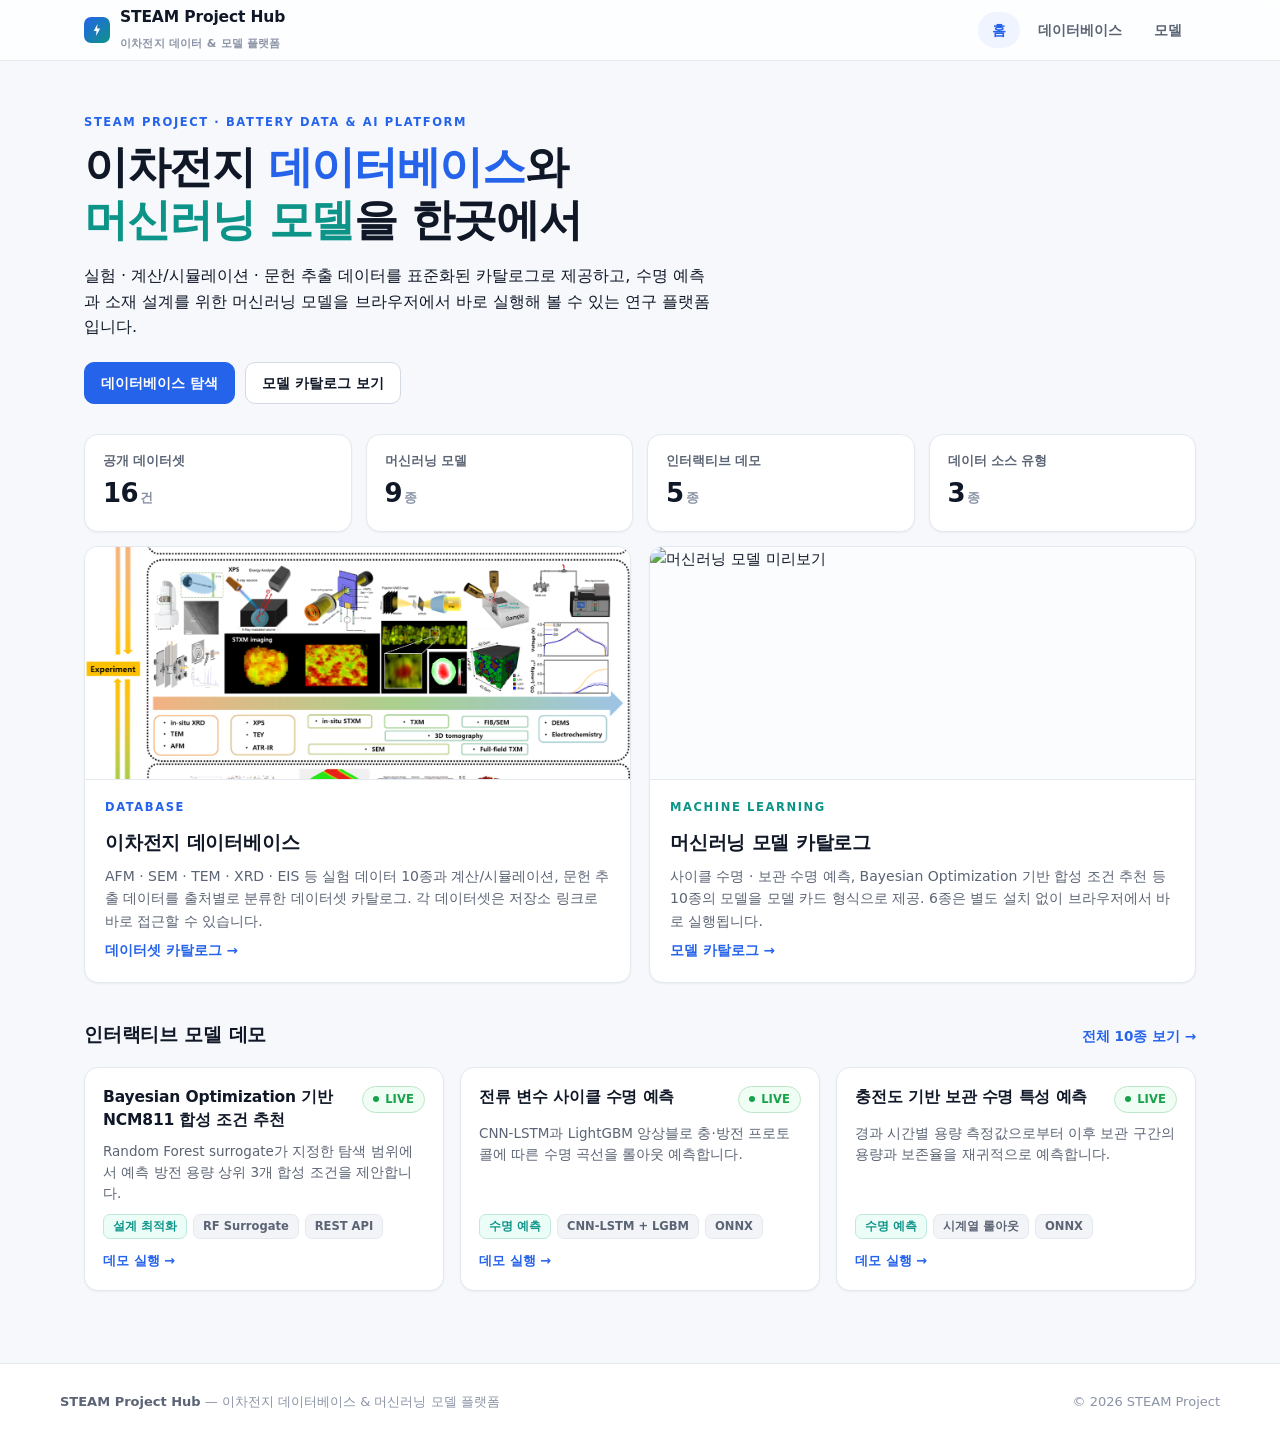
==== commit 47c7c283: "Add design→performance prediction model page and wire the site to the unified backend - docs/model-p" ====
--- a/docs/index.html
+++ b/docs/index.html
@@ -72,8 +72,8 @@
         <div class="pad">
           <span class="kicker" style="color:var(--accent-2)">Machine Learning</span>
           <h2>머신러닝 모델 카탈로그</h2>
-          <p>사이클 수명 · 보관 수명 예측, Bayesian Optimization 기반 합성 조건 추천 등 9종의 모델을
-             모델 카드 형식으로 제공. 5종은 별도 설치 없이 브라우저에서 바로 실행됩니다.</p>
+          <p>사이클 수명 · 보관 수명 예측, Bayesian Optimization 기반 합성 조건 추천 등 10종의 모델을
+             모델 카드 형식으로 제공. 6종은 별도 설치 없이 브라우저에서 바로 실행됩니다.</p>
           <span class="go">모델 카탈로그 →</span>
         </div>
       </a>
@@ -81,16 +81,16 @@
 
     <div class="section-head">
       <h2>인터랙티브 모델 데모</h2>
-      <a class="more" href="ml.html">전체 9종 보기 →</a>
+      <a class="more" href="ml.html">전체 10종 보기 →</a>
     </div>
     <section class="model-grid" aria-label="추천 모델">
       <a class="model-card" href="model-bo.html">
         <div class="top">
           <h3>Bayesian Optimization 기반 NCM811 합성 조건 추천</h3>
-          <span class="badge external">DEMO</span>
+          <span class="badge live">LIVE</span>
         </div>
         <p class="desc">Random Forest surrogate가 지정한 탐색 범위에서 예측 방전 용량 상위 3개 합성 조건을 제안합니다.</p>
-        <div class="tags"><span class="tag teal">설계 최적화</span><span class="tag">RF Surrogate</span><span class="tag">HF Space</span></div>
+        <div class="tags"><span class="tag teal">설계 최적화</span><span class="tag">RF Surrogate</span><span class="tag">REST API</span></div>
         <span class="cta">데모 실행 →</span>
       </a>
       <a class="model-card" href="model-curr-life.html">
